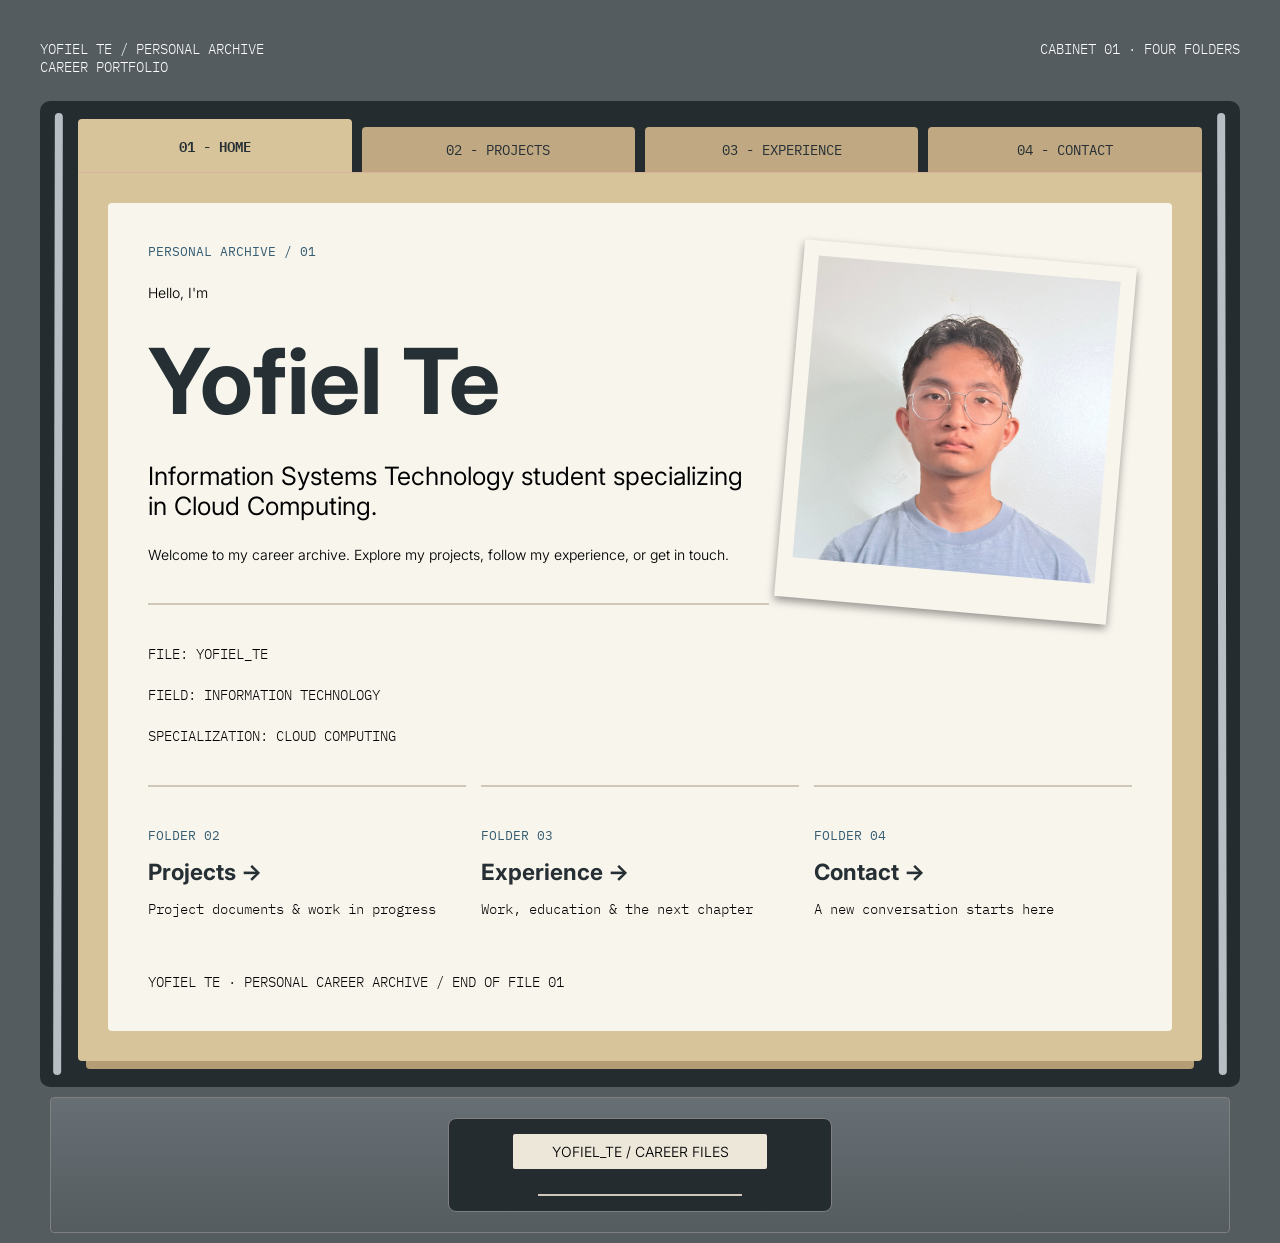
==== index.html @ 4a8c8d87 "Fix formatting of HTML elements for improved readability" ====
<html lang="en">

<head>
  <title>Yofiel Portfolio</title>
  <meta charset="UTF-8" />
  <meta name="viewport" content="width=device-width, initial-scale=1.0" />
  <meta name="description" content="Yofiel Te's career portfolio and personal archive." />
  <link rel="preconnect" href="https://fonts.googleapis.com" />
  <link rel="preconnect" href="https://fonts.gstatic.com" crossorigin />
  <link rel="stylesheet"
    href="https://fonts.googleapis.com/css2?family=IBM+Plex+Mono:ital,wght@0,100;0,200;0,300;0,400;0,500;0,600;0,700;1,100;1,200;1,300;1,400;1,500;1,600;1,700&family=Inter:ital,opsz,wght@0,14..32,100..900;1,14..32,100..900&display=swap" />
  <link rel="stylesheet" href="styles.css" />
  <link rel="apple-touch-icon" sizes="180x180" href="/apple-touch-icon.png">
  <link rel="icon" type="image/png" sizes="32x32" href="/favicon-32x32.png">
  <link rel="icon" type="image/png" sizes="16x16" href="/favicon-16x16.png">
  <link rel="manifest" href="/site.webmanifest">

</head>

<body>

  <main class="cabinet">

    <header class="cabinet-header">
      <div class="left-aligned">
        <p>YOFIEL TE / PERSONAL ARCHIVE</p>
        <p>CAREER PORTFOLIO</p>
      </div>

      <div class="right-aligned">
        <p>CABINET 01 · FOUR FOLDERS</p>
      </div>
    </header>

    <div class="drawer">

      <div class="spacer-left"></div>

      <nav aria-label="Portfolio sections">
        <ul class="folder-tab-group">
          <li><a class="folder-tab home" href="#home">01 - HOME</a></li>
          <li><a class="folder-tab projects" href="#projects">02 - PROJECTS</a></li>
          <li><a class="folder-tab experience" href="#experience">03 - EXPERIENCE</a></li>
          <li><a class="folder-tab contact" href="#contact">04 - CONTACT</a></li>
        </ul>
      </nav>

      <div class="folder-stack">

        <!-- Home section -->
        <section id="home" class="folder folder-home">
          <div class="folder-content">

            <aside>
              <!-- Image below must be right-aligned -->
              <div class="photo">
                <img src="Yofiel - 1x1 Photo.jpeg" alt="Description of image" />
              </div>
            </aside>

            <p class="blue-label">PERSONAL ARCHIVE / 01</p>
            <p>Hello, I'm</p>
            <h1 class="name">Yofiel Te</h1>
            <p class="job-title">Information Systems Technology student specializing in Cloud Computing.</p>
            <p class="archive-details">
              Welcome to my career archive. Explore my projects, follow my
              experience, or get in touch.
            </p>

            <hr />

            <div class="home-details">
              <p>FILE: YOFIEL_TE</p>
              <p>FIELD: INFORMATION TECHNOLOGY</p>
              <p>SPECIALIZATION: CLOUD COMPUTING</p>
            </div>

            <div class="additional-nav">

              <div class="additional-nav-items">
                <hr />
                <p class="blue-label ">FOLDER 02</p>
                <a href="#projects">Projects -></a>
                <p>Project documents & work in progress</p>
              </div>

              <div class="additional-nav-items">
                <hr />
                <p class="blue-label ">FOLDER 03</p>
                <a href="#experience">Experience -></a>
                <p>Work, education & the next chapter</p>
              </div>

              <div class="additional-nav-items">
                <hr />
                <p class="blue-label">FOLDER 04</p>
                <a href="#contact">Contact -></a>
                <p>A new conversation starts here</p>
              </div>

            </div>

            <footer>
              <p>YOFIEL TE · PERSONAL CAREER ARCHIVE / END OF FILE 01</p>
            </footer>

          </div>
          <!-- Close folder-content -->
        </section>



        <!-- Projects section -->
        <section id="projects" class="folder folder-projects">
          <div class="folder-content">
            <p class="blue-label">PERSONAL ARCHIVE / 02</p>
            <h2 class="content-title">Project files.</h2>
            <p class="archive-details">A place for the work I'm building.</p>
            <!--Counts the number of projects-->
            <p id="project-count" class="blue-label" aria-live="polite">00 PROJECTS</p>

            <div class="project-container">
              <article class="project-item">
                <p class="blue-label">PRJ - 001 / 2026</p>
                <img src="imgPlaceholder.jpg" alt="Description of project image" />
                <p class="blue-label">MANAGEMENT SYSTEM</p>
                <h3>Learning Management System</h3>
                <p>Coming soon.</p>
                <a class="viewProjectBtn" href="path/to/project-link.html" target="_blank" rel="noopener">View
                  Project</a>
              </article>

              <!-- Additional project items can go here -->
            </div>

            <footer>
              <p>YOFIEL TE · PERSONAL CAREER ARCHIVE / END OF FILE 02</p>
            </footer>
          </div>
          <!-- Close folder-content -->
        </section>



        <!-- Experience section -->
        <section id="experience" class="folder folder-experience">
          <div class="folder-content">
            <p class="blue-label">PERSONAL ARCHIVE / 03</p>
            <h2 class="content-title">The file history.</h2>
            <p class="archive-details">
              Work, education and space for what comes next. A continuous record, one chapter at a time.
            </p>

            <div class="experience-layout">

              <!-- Left: index card -->
              <aside class="history-index">
                <p class="index-label">HISTORY / INDEX</p>
                <a href="#exp-work">Work experience</a>
                <a href="#exp-education">Education</a>
                <a href="#exp-internship">Future internships</a>
                <a href="#exp-certification">Future certifications</a>
                <p class="index-note">
                  The hospitality entry is supplied sample content. Unconfirmed details remain editable placeholders.
                </p>
              </aside>

              <!-- Right: timeline -->
              <div class="timeline">

                <article class="timeline-item" id="exp-work">
                  <p class="timeline-date">2026 — PRESENT</p>
                  <h3>Guest Service Representative</h3>
                  <p class="timeline-company">Hotel / Hospitality Experience</p>
                  <p class="timeline-text">Sample record · Add a short description of the role.</p>
                  <p class="timeline-text">RESPONSIBILITIES / Add key responsibilities.</p>
                  <p class="timeline-meta"><span>SKILLS / Add skills</span><span>TOOLS / Add tools</span></p>
                </article>

                <article class="timeline-item" id="exp-education">
                  <p class="timeline-date">EDUCATION / AUGUST 2026 - PRESENT</p>
                  <h3>Information Systems Technology</h3>
                  <p class="timeline-company">Seminole State College of Florida</p>
                  <p class="timeline-text">Student specializing in Cloud Computing.</p>
                  <p class="timeline-text">STUDY / Add relevant coursework or learning details.</p>
                  <p class="timeline-meta"><span>SPECIALIZATION / Cloud Computing</span></p>
                </article>

                <article class="timeline-item future" id="exp-internship">
                  <p class="timeline-date">FUTURE RECORD / INTERNSHIP</p>
                  <h3>Internship title</h3>
                  <p class="timeline-company">Organization / Add organization</p>
                  <p class="timeline-text">Reserved for a future internship. Add details when confirmed.</p>
                  <p class="timeline-text">RESPONSIBILITIES / Add responsibilities.</p>
                  <p class="timeline-meta"><span>SKILLS / Add skills</span><span>TOOLS / Add tools</span></p>
                </article>

                <article class="timeline-item future" id="exp-certification">
                  <p class="timeline-date">FUTURE RECORD / CERTIFICATION</p>
                  <h3>Certification title</h3>
                  <p class="timeline-company">Issuer / Add issuing organization</p>
                  <p class="timeline-text">Reserved for a future certification. No credential listed yet.</p>
                  <p class="timeline-text">CREDENTIAL / Add date and credential details.</p>
                  <p class="timeline-meta"><span>TOPICS / Add topics</span><span>LINK / Add credential link</span></p>
                </article>

              </div>
              <!-- Close timeline -->
            </div>
            <!-- Close experience-layout -->

            <footer>
              <p>YOFIEL TE · PERSONAL CAREER ARCHIVE / END OF FILE 03</p>
            </footer>
          </div>
          <!-- Close folder-content -->
        </section>



        <!-- Contact section -->
        <section id="contact" class="folder folder-contact">
          <div class="folder-content">
            <p class="blue-label">PERSONAL ARCHIVE / 04</p>
            <h2 class="content-title">Let's connect.</h2>
            <p class="archive-details">
              Have a question or an opportunity in mind? Start a conversation.
            </p>

            <div class="contact-layout">

              <!-- Left: contact links -->
              <div class="contact-info">
                <p class="contact-heading">GET IN TOUCH</p>

                <div class="contact-item">
                  <p class="contact-label">EMAIL</p>
                  <a class="contact-link" href="mailto:yofiel1te@gmail.com">My email address <span
                      aria-hidden="true">↗</span></a>
                </div>

                <div class="contact-item">
                  <p class="contact-label">LINKEDIN</p>
                  <a class="contact-link" href="https://www.linkedin.com/in/yofielte/" target="_blank" rel="noopener">My
                    LinkedIn URL <span aria-hidden="true">↗</span></a>
                </div>

                <div class="contact-item">
                  <p class="contact-label">GITHUB</p>
                  <a class="contact-link" href="https://github.com/Exaelll" target="_blank" rel="noopener">My GitHub URL
                    <span aria-hidden="true">↗</span></a>
                </div>
              </div>

              <!-- Right: form card -->
              <aside class="contact-form">
                <form id="contact-form" action="">
                  <p class="blue-label">CORRESPONDENCE / NEW MESSAGE</p>

                  <label for="name">Name</label>
                  <input type="text" id="name" name="name" placeholder="Your name" required>

                  <label for="email">Email</label>
                  <input type="email" id="email" name="email" placeholder="Your email address" required>

                  <label for="message">Message</label>
                  <textarea id="message" name="message" rows="4" placeholder="What would you like to talk about?"
                    required></textarea>

                  <button class="form-submit" type="submit">Send email <span aria-hidden="true">↗</span></button>

                </form>
              </aside>

            </div>
            <!-- Close contact-layout -->

            <footer>
              <p>YOFIEL TE · PERSONAL CAREER ARCHIVE / END OF FILE 04</p>
            </footer>

          </div>
          <!-- Close folder-content -->
        </section>

      </div>
      <!-- Close folder-stack -->

      <div class="spacer-right"></div>

    </div>
    <!-- Close drawer -->

    <footer class="drawer-face">
      <div class="drawer-handle">
        <p>YOFIEL_TE / CAREER FILES</p>
        <hr>
      </div>
    </footer>

  </main>
  <!-- Close cabinet -->



  <script src="script.js" defer></script>
</body>

</html>
---- styles.css ----
:root {
    --color-cabinet: #555c60;
    --color-drawer: #252c30;
    --color-paper: #f8f5ed;
    --color-folder: #d8c49b;
    --color-ink: #252f34;
    --color-blue: #365d72;
    --color-border: #cfc8b9;
    --color-muted: #505050;
    --font-body: "Inter", sans-serif;
    --font-mono: "IBM Plex Mono", monospace;
}

* {
    margin: 0;
    padding: 0;
    box-sizing: border-box;
    font-family: var(--font-body);
    font-size: 14px;
}

html {
    scroll-behavior: smooth;
    background-color: var(--color-drawer);
}

p,
h1,
h2,
h3 {
    margin-bottom: 25px;
    font-weight: 325;
}

.cabinet {
    display: flex;
    flex-direction: column;
    background-color: var(--color-cabinet);
    padding: 40px;
    padding-bottom: 0;
}

.drawer {
    position: relative;
    /* spacers anchor to the drawer */
    display: flex;
    flex-direction: column;
    background-color: var(--color-drawer);
    border-radius: 10px;
    padding: 2vh 3vw;
    /* a little more side room for the spacers */
}

hr {
    border: 1px solid var(--color-border);
    margin: 40px 0;
}

.blue-label {
    font-size: 0.9em;
    font-weight: 400;
    color: var(--color-blue);
    font-family: var(--font-mono);
}

.cabinet header {
    display: flex;
    justify-content: space-between;
    color: #ffffff;
}

.right-aligned p {
    margin-left: auto;
    text-align: right;
    margin: 0;
    font-family: var(--font-mono);
}

.left-aligned p {
    text-align: left;
    font-family: var(--font-mono);
}

.left-aligned p:first-child {
    margin: 0;
}

.spacer-left,
.spacer-right {
    position: absolute;
    top: 12px;
    bottom: 12px;
    width: 8px;
    background-color: #b8bfc4;
    /* light gray like your screenshot */
    border-radius: 5px;
}

.spacer-left {
    left: 14px;
    rotate: .1deg;
    /* top leans in, bottom flares out */
}

.spacer-right {
    right: 14px;
    rotate: -.1deg;
}

.folder-tab-group {
    display: flex;
    gap: 10px;
    list-style: none;
    width: 100%;
    border-bottom: 1px solid #d8b39b;
}

.folder-tab-group li {
    flex: 1 1 0;
    /* equal widths, allowed to shrink */
    min-width: 0;
    /* lets the li shrink below its content width */
}

.folder-tab {
    display: flex;
    align-items: center;
    justify-content: center;
    width: 100%;
    /* fill the li instead of using vw */
    min-height: 5vh;
    padding: 0 8px;
    text-align: center;
    text-decoration: none;
    background-color: var(--color-folder);
    color: var(--color-ink);
    border-radius: 4px 4px 0 0;
    font-family: var(--font-mono);
    font-size: clamp(10px, 1.2vw, 14px);
    /* optional: shrink text with the window */
}

.folder {
    background-color: var(--color-folder);
    position: relative;
    padding: 30px;
    border-bottom-left-radius: 4px;
    border-bottom-right-radius: 4px;
}

.folder-content {
    background-color: var(--color-paper);
    padding: 40px;
    border-radius: 4px;
}

.content-title {
    font-size: 3em;
    font-weight: bold;
    margin-bottom: 20px;
}



/* Home Folder */
.folder-home {

    .name {
        font-size: 6.5em;
        color: var(--color-ink);
        font-weight: bold;
    }

    .job-title {
        font-size: 1.8em;
        font-weight: 380;
    }

    .photo {
        display: flex;
        float: right;

        height: auto;
        max-height: 28vw;
        width: auto;
        max-width: 26vw;
        background-color: #f8f5ed;
        padding: 15px 15px 45px 15px;
        rotate: 5deg;
        margin: 10px 10px 40px 20px;
        box-shadow: 0 4px 8px rgba(0, 0, 0, 0.4);
        transition: box-shadow 0.3s ease, transform 0.3s ease;
    }
    .photo:hover {
        transform: scale(1.02);
        box-shadow: 0 8px 16px rgba(0, 0, 0, 0.6);
    }

    .photo img {
        width: 100%;
        height: 100%;
    }

    .exploreProjectsBtn:hover {
        padding: 22px 22px;
        background-color: #2c4a5a;
    }

    .home-details p {
        margin: 23px 0;
        font-family: var(--font-mono);
    }

    .additional-nav {
        display: flex;
        justify-content: space-between;
        margin-bottom: 40px;
        gap: 15px;
    }

    .additional-nav-items hr {
        margin-top: 17px;
        margin-bottom: 40px;
    }

    .additional-nav-items {
        display: flex;
        flex-direction: column;
        flex: 1;
        min-width: 0;
    }

    .additional-nav-items a {
        text-decoration: none;
        color: var(--color-ink);
        font-size: 1.6em;
        margin: 0;
        margin-bottom: 15px;
        font-weight: bold;
        transition: transform 0.3s ease;
    }
    .additional-nav-items a:hover {
        transform: translateX(5px);
    }

    .additional-nav-items p {
        margin: 0;
        margin-bottom: 15px;
        font-family: var(--font-mono);
    }

}

/* Projects Folder */
.folder-projects {

    .project-container {
        display: flex;
        flex-wrap: wrap;
        gap: 20px;
        margin-bottom: 40px;
    }

    .project-item h3 {
        font-family: var(--font-body);
        font-size: 1.5em;
        color: var(--color-ink);
        margin-bottom: 15px;
    }

    .project-item {
        background-color: var(--color-paper);
        padding: 20px;
        min-width: 24vw;
        max-width: 100vw;
        border-radius: 3px;
        border: 1px solid lightgray;
        box-shadow: 0 4px 8px rgba(0, 0, 0, 0.2);
        flex: 1 1 calc(33% - 20px);
        transition: transform 0.3s ease, box-shadow 0.3s ease, background-color 0.3s ease;
    }
    .project-item:hover {
        background-color: #f7f6f3;
        transform: translateY(-5px);
        box-shadow: 0 8px 16px rgba(0, 0, 0, 0.3);
    }

    .project-item img {
        object-fit: cover;
        width: 100%;
        height: 23vh;
        border-radius: 3px;
        margin-bottom: 25px;
    }

    .viewProjectBtn {
        display: flex;
        justify-content: center;
        align-items: center;
        width: 100%;
        height: 4vh;
        border: 1px solid lightgray;
        background-color: var(--color-paper);
        color: var(--color-blue);
        text-decoration: none;
        border-radius: 4px;
        transition: font-size 0.3s ease, background-color 0.3s ease;
    }

    .viewProjectBtn:hover {
        background-color: #eceae2;
        font-size: 1.1em;
    }

}

/* Experience Folder */
.folder-experience {

    /* ---------- Layout ---------- */
    .experience-layout {
        display: grid;
        grid-template-columns: 280px 1fr;
        gap: 60px;
        align-items: start;
        margin: 50px 0 40px;
    }

    /* ---------- Index card ---------- */
    .history-index {
        background-color: #ede7da;
        padding: 24px;
        position: sticky;
        /* stays in view while you scroll the timeline */
        top: 20px;
    }

    .index-label {
        color: var(--color-blue);
        font-size: 0.85em;
        margin-bottom: 20px;
    }

    .history-index a {
        display: block;
        font-family: var(--font-body);
        font-size: 1.15em;
        color: var(--color-ink);
        text-decoration: none;
        margin-bottom: 12px;
    }

    .history-index a:hover {
        color: var(--color-blue);
    }

    .index-note {
        font-family: var(--font-body);
        font-size: 0.9em;
        line-height: 1.6;
        color: #505050;
        margin: 24px 0 0;
    }

    /* ---------- Timeline ---------- */
    .timeline {
        position: relative;
        padding-left: 32px;
        /* room for the line and dots */
    }

    /* vertical line */
    .timeline::before {
        content: "";
        position: absolute;
        left: 6px;
        /* centered under a 14px dot */
        top: 0;
        bottom: 0;
        width: 1px;
        background-color: #cfc8b9;
    }

    .timeline-item {
        position: relative;
        padding-bottom: 36px;
        font-size: 1em;
        transition: font-size 0.3s ease;
    }

    /* dot */
    .timeline-item::before {
        content: "";
        position: absolute;
        left: -32px;
        /* cancels the timeline's padding-left */
        top: 0;
        width: 14px;
        height: 14px;
        border-radius: 50%;
        background-color: var(--color-blue);
        border: 2px solid var(--color-blue);
        z-index: 1;
    }

    /* hollow dot for future records */
    .timeline-item.future::before {
        background-color: #f8f5ed;
        /* must match the .folder-content background */
    }

    /* ---------- Timeline text ---------- */
    .timeline-item p {
        margin-bottom: 12px;
    }

    .timeline-date {
        color: var(--color-blue);
        font-size: 0.85em;
        line-height: 14px;
        /* lines up with the dot */
    }

    .timeline-item h3 {
        font-family: var(--font-body);
        font-size: 2em;
        font-weight: 600;
        color: var(--color-ink);
        margin-bottom: 14px;
    }

    .timeline-company {
        font-family: var(--font-body);
        font-size: 1.1em;
        font-weight: 500;
        color: #505050;
    }

    .timeline-text {
        font-family: var(--font-body);
        font-size: 1.05em;
        color: #505050;
    }

    .timeline-meta {
        font-size: 0.85em;
        color: #505050;
        margin-bottom: 0;
    }

    /* dot separator between meta items */
    .timeline-meta span+span::before {
        content: "·";
        margin: 0 20px;
    }

    /* ---------- Mobile ---------- */
    @media (max-width: 900px) {
        .experience-layout {
            grid-template-columns: 1fr;
            gap: 40px;
        }

        .history-index {
            position: static;
        }
    }

}

/* Contact Folder */
.folder-contact {

    /* ---------- Layout ---------- */
    .contact-layout {
        display: grid;
        grid-template-columns: 1fr 1fr;
        gap: 56px;
        align-items: start;
        margin: 40px 0;
    }

    /* ---------- Left column ---------- */
    .contact-heading {
        font-family: var(--font-mono);
        font-size: 0.85em;
        color: #505050;
        margin-bottom: 20px;
    }

    .contact-item {
        border-top: 1px solid #cfc8b9;
        padding-top: 16px;
        padding-bottom: 100px;
    }

    .contact-label {
        font-family: var(--font-mono);
        font-size: 0.8em;
        color: #505050;
        margin-bottom: 6px;
    }

    .contact-link {
        color: var(--color-blue);
        text-decoration: underline;
        text-underline-offset: 4px;
        text-decoration-thickness: 1px;
        font-size: 1.05em;
        transition: color 0.3s ease;
    }

    .contact-link:hover {
        color: #2c4a5a;
    }

    /* ---------- Form card ---------- */
    .contact-form {
        background-color: var(--color-paper);
        border: 1px solid #cfc8b9;
        padding: 24px;
    }

    .contact-form .blue-label {
        font-size: 0.8em;
        margin-bottom: 20px;
    }

    .contact-form label {
        display: block;
        font-weight: 500;
        color: var(--color-ink);
        margin: 18px 0 8px;
    }

    input,
    textarea {
        display: block;
        width: 100%;
        padding: 0 14px;
        background-color: var(--color-paper);
        border: 1px solid #cfc8b9;
        border-radius: 4px;
        color: var(--color-ink);
    }

    input {
        height: 46px;
    }

    textarea {
        height: 125px;
        padding-top: 14px;
        resize: vertical;
    }

    input::placeholder,
    textarea::placeholder {
        color: #6b6b6b;
    }

    input:focus,
    textarea:focus {
        outline: none;
        border-color: var(--color-blue);
    }

    .form-submit {
        margin-top: 20px;
        height: 43px;
        padding: 0 22px;
        background-color: var(--color-blue);
        color: #ffffff;
        border: none;
        border-radius: 4px;
        cursor: pointer;
        font-family: var(--font-mono);
        font-size: 0.85em;
        transition: background-color 0.3s ease, transform 0.3s ease;
    }

    .form-submit:hover {
        background-color: #2c4a5a;
        transform: scale(1.02);
    }

    /* ---------- Mobile ---------- */
    @media (max-width: 900px) {
        .contact-layout {
            grid-template-columns: 1fr;
            gap: 40px;
        }

        .contact-item {
            padding-bottom: 40px;
        }
    }
}

/* ---------- Folder and drawer footers ---------- */
.folder-content > footer p {
    font-family: var(--font-mono);
    margin: 0;
}

.folder-content > footer {
    margin-top: 40px;
}

.drawer-face {
    display: flex;
    justify-content: center;
    align-items: center;
    background: linear-gradient(to bottom, #676f74, #555c60);
    padding: 20px;
    margin: 10px;
    text-align: center;
    border-radius: 4px;
    border: 1px solid gray;
}

.drawer-handle {
    display: flex;
    justify-content: center;
    align-items: center;
    flex-direction: column;
    background-color: #252c30;
    width: 30vw;
    padding: 15px;
    border-radius: 8px;
    border: 1px solid gray;
    text-align: center;
    cursor: pointer;
}

.drawer-handle hr {
    margin: 0px;
    width: 16vw;
}

.drawer-handle p {
    background-color: #ede7da;
    padding: 1vh 3vw;
    border-radius: 2px;
}

/* ---------- Folder animation and interaction states ---------- */

    /* Selected tab */
    .folder-tab-group {
        align-items: flex-end;
    }

    .folder-tab {
        background-color: #bfa882;
        transition: background-color 0.42s cubic-bezier(0.22, 1, 0.36, 1),
            min-height 0.42s cubic-bezier(0.22, 1, 0.36, 1);
    }

    .folder-tab:hover {
        background-color: #cdb78e;
    }

    .folder-tab[aria-current="true"] {
        background-color: #d8c49b;
        min-height: calc(5vh + 8px);
        font-weight: 600;
    }

    .folder-tab:focus-visible {
        outline: 2px solid #365d72;
        outline-offset: 2px;
    }

    /* Folder stack */
    .js .folder-stack {
        position: relative;
        overflow: clip;
        /* clips the fold; doesn't break sticky like overflow:hidden would */
    }

    /* slim paper edge left beneath the active folder */
    .js .folder-stack::after {
        content: "";
        display: block;
        height: 8px;
        margin: 0 8px;
        background-color: #b49d75;
        border-radius: 0 0 4px 4px;
    }

    .js .folder {
        position: absolute;
        top: 0;
        left: 0;
        right: 0;
        visibility: hidden;
        pointer-events: none;
        transform-origin: 50% 0;
        /* pivot at the upper/back edge */
    }

    /* the folder being read, and the one being revealed, stay in flow */
    .js .folder.is-active,
    .js .folder.is-incoming {
        position: relative;
        visibility: visible;
        pointer-events: auto;
    }

    /* the folder folding away stays visible until the animation ends */
    .js .folder.is-outgoing {
        visibility: visible;
    }

    .js .folder.is-front {
        z-index: 3;
    }

    .js .folder.is-back {
        z-index: 2;
    }

    .folder:focus {
        outline: none;
    }

    /* Active experience emphasis */
    .folder-experience .history-index a {
        position: relative;
        transition: color 0.3s ease;
    }

    .folder-experience .history-index a.is-current {
        font-weight: 600;
        color: var(--color-blue);
    }

    .folder-experience .history-index a.is-current::before {
        content: "";
        position: absolute;
        left: -14px;
        top: 0.45em;
        width: 7px;
        height: 7px;
        border-radius: 50%;
        background-color: var(--color-blue);
    }

    .folder-experience .timeline-item::before {
        transition: box-shadow 0.3s ease;
    }

    .folder-experience .timeline-item.is-current {
        font-size: 1.06em;
    }

    .folder-experience .timeline-item.is-current::before {
        box-shadow: 0 0 0 4px rgba(54, 93, 114, 0.2);
    }

    /* ---------- Reduced motion ---------- */
    @media (prefers-reduced-motion: reduce) {
        html {
            scroll-behavior: auto;
        }

        .folder-tab {
            transition: none;
        }
    }
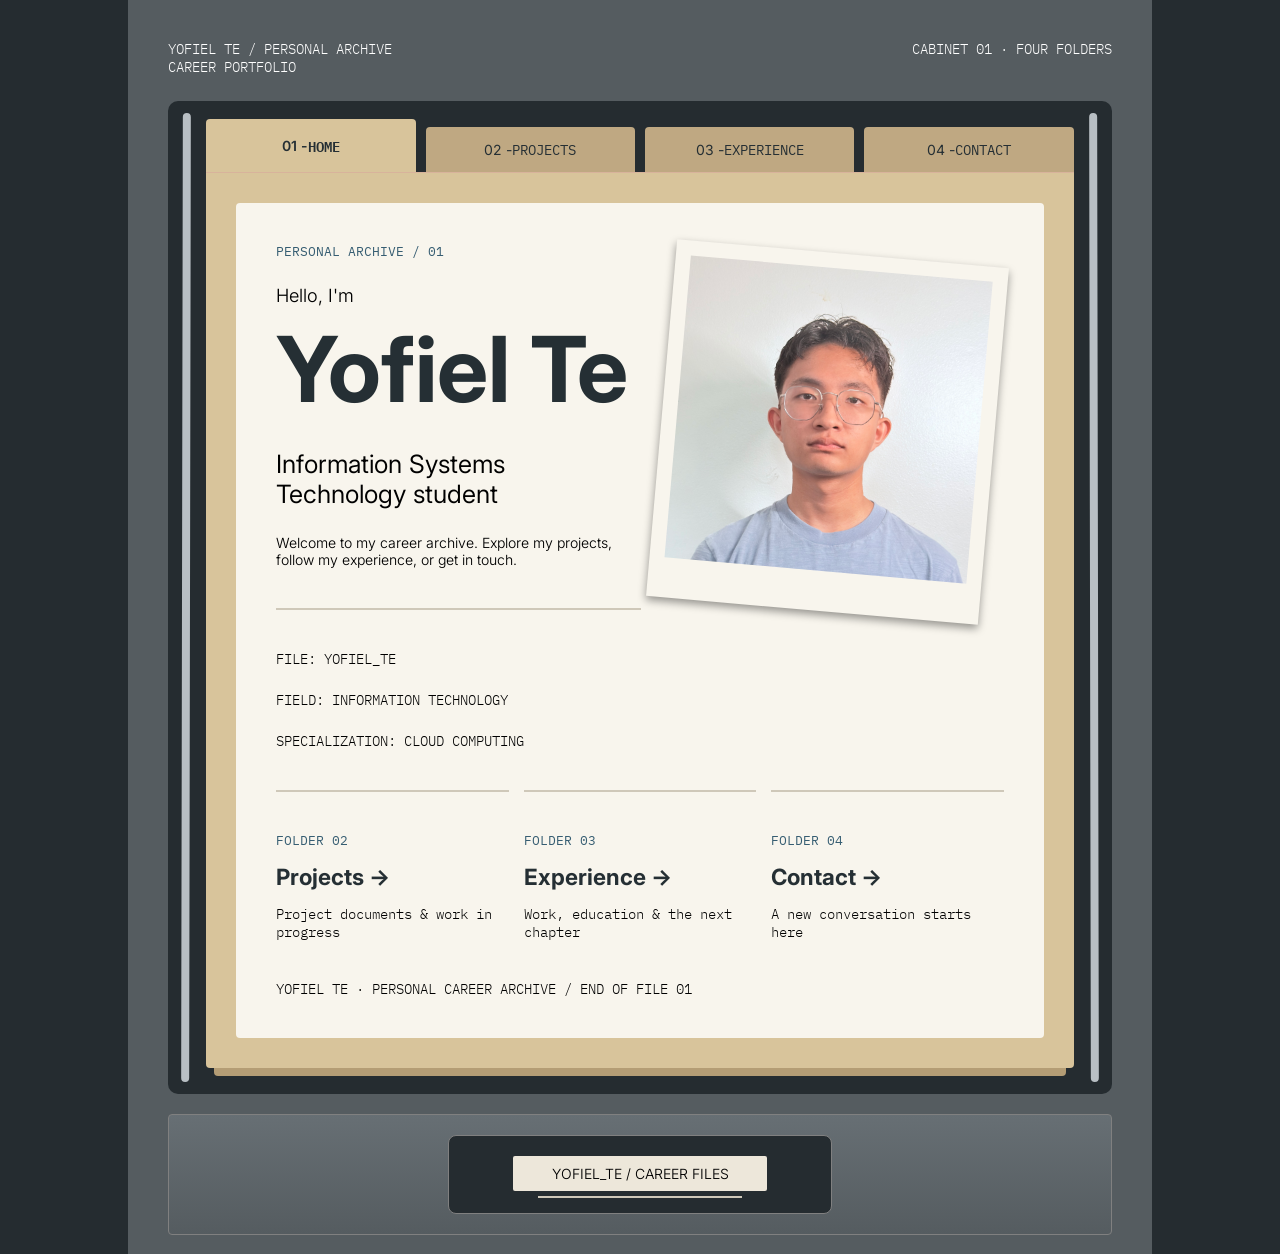
==== commit 740cb138: "Enhance navigation and layout for improved mobile responsiveness and readability" ====
--- a/index.html
+++ b/index.html
@@ -10,10 +10,10 @@
   <link rel="stylesheet"
     href="https://fonts.googleapis.com/css2?family=IBM+Plex+Mono:ital,wght@0,100;0,200;0,300;0,400;0,500;0,600;0,700;1,100;1,200;1,300;1,400;1,500;1,600;1,700&family=Inter:ital,opsz,wght@0,14..32,100..900;1,14..32,100..900&display=swap" />
   <link rel="stylesheet" href="styles.css" />
-  <link rel="apple-touch-icon" sizes="180x180" href="/apple-touch-icon.png">
-  <link rel="icon" type="image/png" sizes="32x32" href="/favicon-32x32.png">
-  <link rel="icon" type="image/png" sizes="16x16" href="/favicon-16x16.png">
-  <link rel="manifest" href="/site.webmanifest">
+  <link rel="apple-touch-icon" sizes="180x180" href="apple-touch-icon.png">
+  <link rel="icon" type="image/png" sizes="32x32" href="favicon-32x32.png">
+  <link rel="icon" type="image/png" sizes="16x16" href="favicon-16x16.png">
+  <link rel="manifest" href="site.webmanifest">
 
 </head>
 
@@ -38,10 +38,11 @@
 
       <nav aria-label="Portfolio sections">
         <ul class="folder-tab-group">
-          <li><a class="folder-tab home" href="#home">01 - HOME</a></li>
-          <li><a class="folder-tab projects" href="#projects">02 - PROJECTS</a></li>
-          <li><a class="folder-tab experience" href="#experience">03 - EXPERIENCE</a></li>
-          <li><a class="folder-tab contact" href="#contact">04 - CONTACT</a></li>
+          <li><a class="folder-tab home" href="#home"><span class="tab-number">01 - </span>HOME</a></li>
+          <li><a class="folder-tab projects" href="#projects"><span class="tab-number">02 - </span>PROJECTS</a></li>
+          <li><a class="folder-tab experience" href="#experience"><span class="tab-number">03 - </span>EXPERIENCE</a>
+          </li>
+          <li><a class="folder-tab contact" href="#contact"><span class="tab-number">04 - </span>CONTACT</a></li>
         </ul>
       </nav>
 
@@ -59,9 +60,9 @@
             </aside>
 
             <p class="blue-label">PERSONAL ARCHIVE / 01</p>
-            <p>Hello, I'm</p>
+            <p class="greeting">Hello, I'm</p>
             <h1 class="name">Yofiel Te</h1>
-            <p class="job-title">Information Systems Technology student specializing in Cloud Computing.</p>
+            <p class="job-title">Information Systems Technology student</p>
             <p class="archive-details">
               Welcome to my career archive. Explore my projects, follow my
               experience, or get in touch.
@@ -74,6 +75,8 @@
               <p>FIELD: INFORMATION TECHNOLOGY</p>
               <p>SPECIALIZATION: CLOUD COMPUTING</p>
             </div>
+
+            <hr class="mobile-hr" />
 
             <div class="additional-nav">
 
@@ -186,7 +189,8 @@
                   <p class="timeline-meta"><span>SPECIALIZATION / Cloud Computing</span></p>
                 </article>
 
-                <article class="timeline-item future" id="exp-internship">
+                
+                <!-- <article class="timeline-item future" id="exp-internship">
                   <p class="timeline-date">FUTURE RECORD / INTERNSHIP</p>
                   <h3>Internship title</h3>
                   <p class="timeline-company">Organization / Add organization</p>
@@ -202,7 +206,7 @@
                   <p class="timeline-text">Reserved for a future certification. No credential listed yet.</p>
                   <p class="timeline-text">CREDENTIAL / Add date and credential details.</p>
                   <p class="timeline-meta"><span>TOPICS / Add topics</span><span>LINK / Add credential link</span></p>
-                </article>
+                </article> -->
 
               </div>
               <!-- Close timeline -->
--- a/styles.css
+++ b/styles.css
@@ -32,12 +32,20 @@
     font-weight: 325;
 }
 
+body {
+    min-height: 100vh;
+}
+
 .cabinet {
     display: flex;
     flex-direction: column;
     background-color: var(--color-cabinet);
     padding: 40px;
-    padding-bottom: 0;
+    padding-bottom: 1vh;
+    min-height: 100vh;
+    height: auto;
+    width: 80vw;
+    margin: 0 auto;
 }
 
 .drawer {
@@ -52,8 +60,12 @@
 }
 
 hr {
-    border: 1px solid var(--color-border);
+    border: .5px solid var(--color-border);
     margin: 40px 0;
+}
+.mobile-hr {
+    visibility: hidden;
+    position: absolute;
 }
 
 .blue-label {
@@ -165,6 +177,11 @@
 /* Home Folder */
 .folder-home {
 
+    .greeting {
+        font-size: 1.3rem;
+        margin-bottom: 8px;
+    }
+
     .name {
         font-size: 6.5em;
         color: var(--color-ink);
@@ -214,7 +231,7 @@
     .additional-nav {
         display: flex;
         justify-content: space-between;
-        margin-bottom: 40px;
+        margin-bottom: 24px;
         gap: 15px;
     }
 
@@ -258,7 +275,7 @@
         display: flex;
         flex-wrap: wrap;
         gap: 20px;
-        margin-bottom: 40px;
+        margin-bottom: 24px;
     }
 
     .project-item h3 {
@@ -323,7 +340,7 @@
         grid-template-columns: 280px 1fr;
         gap: 60px;
         align-items: start;
-        margin: 50px 0 40px;
+        margin: 50px 0 24px;
     }
 
     /* ---------- Index card ---------- */
@@ -477,7 +494,7 @@
         grid-template-columns: 1fr 1fr;
         gap: 56px;
         align-items: start;
-        margin: 40px 0;
+        margin: 40px 0 24px;
     }
 
     /* ---------- Left column ---------- */
@@ -604,7 +621,7 @@
 }
 
 .folder-content > footer {
-    margin-top: 40px;
+    margin-top: 24px;
 }
 
 .drawer-face {
@@ -613,7 +630,8 @@
     align-items: center;
     background: linear-gradient(to bottom, #676f74, #555c60);
     padding: 20px;
-    margin: 10px;
+    margin-top: 20px;
+    margin-bottom: 10px;
     text-align: center;
     border-radius: 4px;
     border: 1px solid gray;
@@ -630,7 +648,6 @@
     border-radius: 8px;
     border: 1px solid gray;
     text-align: center;
-    cursor: pointer;
 }
 
 .drawer-handle hr {
@@ -642,6 +659,7 @@
     background-color: #ede7da;
     padding: 1vh 3vw;
     border-radius: 2px;
+    margin: 5px 0;
 }
 
 /* ---------- Folder animation and interaction states ---------- */
@@ -768,4 +786,259 @@
         .folder-tab {
             transition: none;
         }
-    }+    }
+
+/* ---------- Mobile layout ---------- */
+@media (max-width: 900px) {
+    .cabinet {
+        width: 100vw;
+        padding: 20px 12px 12px;
+        padding-bottom: 0;
+    }
+
+    .cabinet-header {
+        align-items: flex-start;
+        gap: 16px;
+        margin: 0 4px 4px;
+    }
+
+    .cabinet-header p {
+        font-size: 0.68rem;
+        line-height: 1.35;
+        margin-bottom: 4px;
+    }
+
+    .right-aligned {
+        flex-shrink: 0;
+    }
+
+    .drawer {
+        padding: 12px;
+        border-radius: 7px;
+    }
+
+    .spacer-left,
+    .spacer-right {
+        visibility: hidden;
+    }
+
+    .folder-tab-group {
+        gap: 3px;
+    }
+
+    .folder-tab {
+        min-height: 37px;
+        padding: 4px 2px;
+        font-size: clamp(8px, 2.2vw, 11px);
+        line-height: 1.15;
+    }
+
+    .tab-number {
+        display: none;
+    }
+
+    .folder-tab[aria-current="true"] {
+        min-height: 40px;
+    }
+
+    .folder {
+        padding: 12px;
+    }
+
+    .folder-content {
+        padding: 24px 18px;
+    }
+
+    hr {
+        margin-top: 0;
+        margin-bottom: 0;
+    }
+    .mobile-hr {
+        margin-top: 25px;
+        visibility: visible;
+        position: relative;
+    }
+
+    .folder .folder-content .additional-nav-items {
+        visibility: hidden;
+        position: absolute;
+    }
+
+    .blue-label {
+        font-size: clamp(0.7rem, 2vw, 1rem);
+        margin-top: 0;
+        margin-bottom: 8px;
+        font-weight: 300;
+    }
+
+    .content-title {
+        font-size: clamp(2rem, 9vw, 3em);
+        line-height: 1.05;
+    }
+
+    .folder-home .photo {
+        float: right;
+        width: min(32vw, 180px);
+        max-width: none;
+        max-height: none;
+        padding:0;
+        margin: 0 0 5px 10px;
+        rotate: 0deg;
+    }
+
+    .folder-home .greeting {
+        font-size: clamp(0.8rem, 4vw, 1.2rem);
+        margin-bottom: 12px;
+    }
+
+    .folder-home .name {
+        font-size: clamp(1rem, 9vw, 3rem);
+        line-height: 0.95;
+        overflow-wrap: anywhere;
+        margin-bottom: 12px;
+    }
+
+    .folder-home .job-title {
+        font-size: 1em;
+        margin-bottom: 13px;
+        width: 40vw;
+    }
+
+    .home-details p {
+        font-size: 0.82em;
+        overflow-wrap: anywhere;
+    }
+
+    .additional-nav {
+        flex-direction: column;
+        gap: 24px;
+        margin-bottom: 16px;
+    }
+
+    .additional-nav-items hr {
+        margin: 0 0 20px;
+    }
+
+    .additional-nav-items a {
+        font-size: 1.35em;
+    }
+
+    .project-container {
+        gap: 16px;
+        margin-bottom: 16px;
+    }
+
+    .folder-projects .project-item {
+        min-width: 0;
+        flex-basis: 100%;
+        padding: 16px;
+    }
+
+    .folder-projects .project-item img {
+        height: auto;
+        aspect-ratio: 16 / 10;
+    }
+
+    .folder-experience .experience-layout {
+        gap: 28px;
+        margin: 32px 0 16px;
+    }
+
+    .folder-experience .history-index {
+        padding: 18px;
+    }
+
+    .folder-experience .timeline {
+        padding-left: 26px;
+    }
+
+    .folder-experience .timeline-item::before {
+        left: -26px;
+    }
+
+    .folder-experience .timeline-item h3 {
+        font-size: 1.55em;
+        line-height: 1.15;
+    }
+
+    .folder-experience .timeline-meta {
+        display: flex;
+        flex-wrap: wrap;
+        gap: 8px 14px;
+    }
+
+    .folder-experience .timeline-meta span + span::before {
+        content: none;
+    }
+
+    .folder-contact .contact-layout {
+        grid-template-columns: 1fr;
+        gap: 13px;
+        margin: 32px 0 16px;
+    }
+
+    .folder-contact .contact-item {
+        padding-bottom: 28px;
+    }
+
+    .contact-form {
+        padding: 18px;
+    }
+
+    .form-submit {
+        width: 100%;
+        min-height: 46px;
+    }
+
+    .drawer-face {
+        margin: 8px;
+        padding: 14px;
+    }
+
+    .drawer-handle {
+        width: 100%;
+        padding: 12px;
+    }
+
+    .drawer-handle hr {
+        width: 70%;
+    }
+
+    .drawer-handle p {
+        padding: 8px 12px;
+        font-size: 0.8em;
+    }
+
+    .folder-content > footer p {
+        font-size: 0.61em;
+        line-height: 1.4;
+        overflow-wrap: anywhere;
+        margin: 0;
+    }
+
+    .folder-content > footer {
+        margin-top: 12px;
+    }
+}
+
+@media (max-width: 480px) {
+    .cabinet {
+        padding-top: 14px;
+    }
+
+    .cabinet-header {
+        gap: 8px;
+    }
+
+    .cabinet-header p {
+        font-size: 0.58rem;
+    }
+
+    .folder-content {
+        padding: 20px 14px;
+    }
+
+    .blue-label {
+        font-size: 0.78em;
+    }
+}
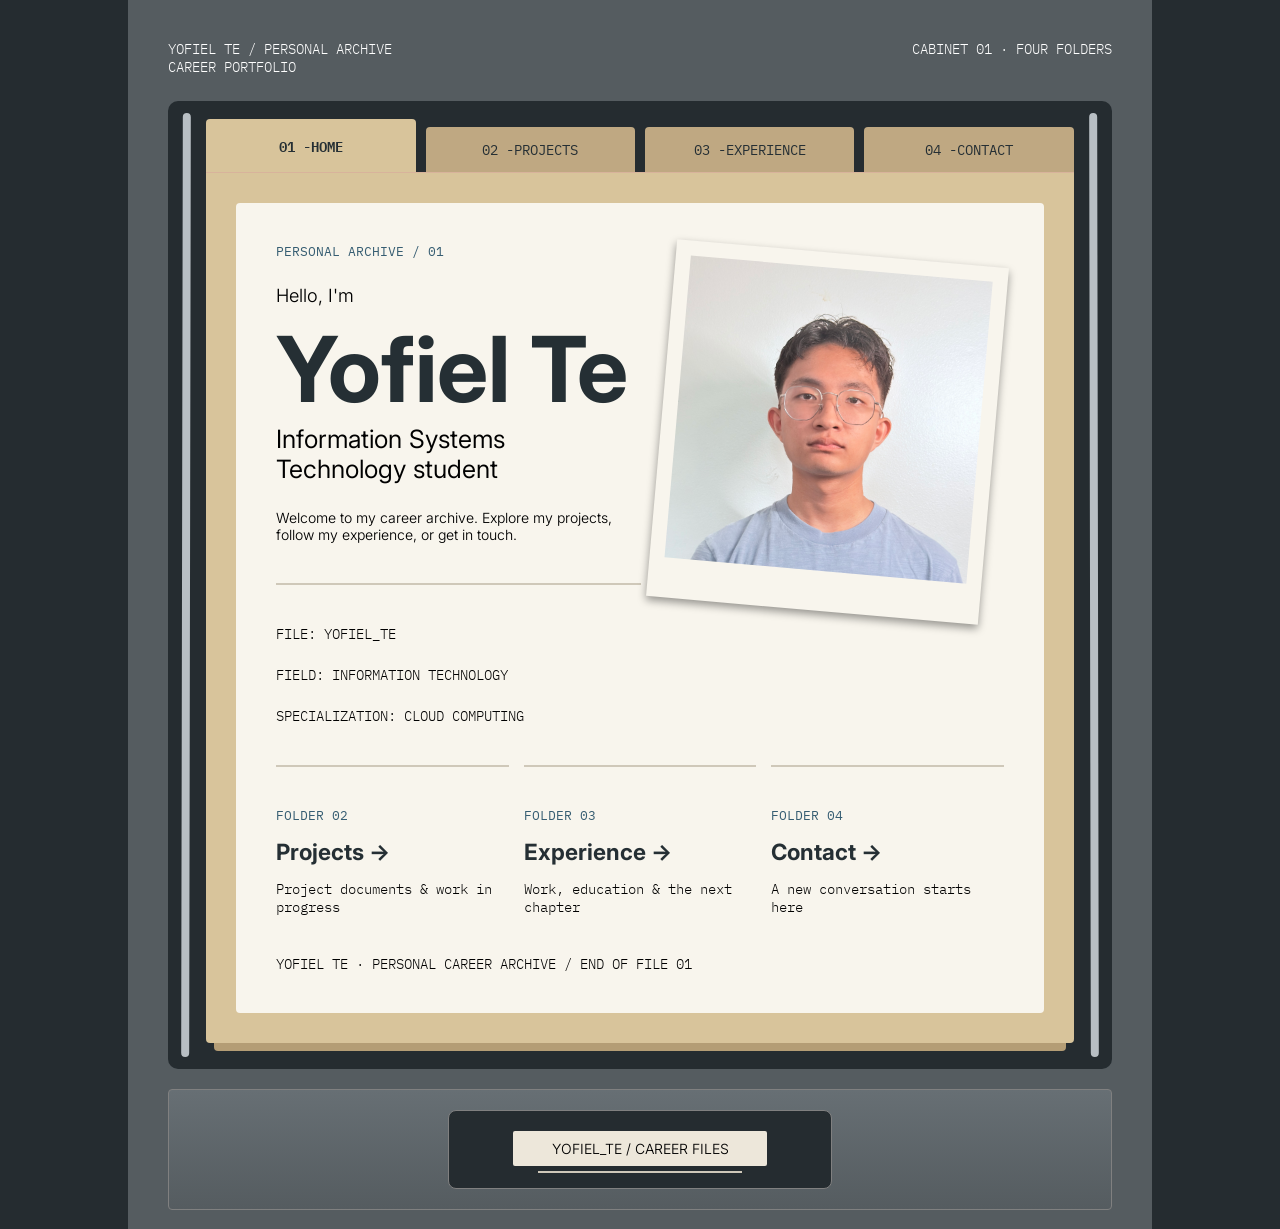
==== commit ce36d9d6: "Update experience section and enhance project button hover effects for improved user interaction" ====
--- a/index.html
+++ b/index.html
@@ -174,22 +174,32 @@
                 <article class="timeline-item" id="exp-work">
                   <p class="timeline-date">2026 — PRESENT</p>
                   <h3>Guest Service Representative</h3>
-                  <p class="timeline-company">Hotel / Hospitality Experience</p>
-                  <p class="timeline-text">Sample record · Add a short description of the role.</p>
-                  <p class="timeline-text">RESPONSIBILITIES / Add key responsibilities.</p>
-                  <p class="timeline-meta"><span>SKILLS / Add skills</span><span>TOOLS / Add tools</span></p>
+                  <p class="timeline-company">Extended Stay America</p>
+                  <p class="timeline-text">•	Resolved guest concerns by identifying issues, coordinating with multiple departments, and following up to ensure timely resolution.</p>
+                  <p class="timeline-text">•	Communicated effectively with guests and colleagues from diverse cultural and professional backgrounds to provide excellent customer service.</p>
+                  <!-- <p class="timeline-meta"><span>SKILLS / Add skills</span><span>TOOLS / Add tools</span></p> -->
                 </article>
 
                 <article class="timeline-item" id="exp-education">
                   <p class="timeline-date">EDUCATION / AUGUST 2026 - PRESENT</p>
-                  <h3>Information Systems Technology</h3>
+                  <h3>Information Systems Technology Student</h3>
                   <p class="timeline-company">Seminole State College of Florida</p>
                   <p class="timeline-text">Student specializing in Cloud Computing.</p>
-                  <p class="timeline-text">STUDY / Add relevant coursework or learning details.</p>
-                  <p class="timeline-meta"><span>SPECIALIZATION / Cloud Computing</span></p>
+                  <!-- <p class="timeline-text">STUDY / Add relevant coursework or learning details.</p> -->
+                  <!-- <p class="timeline-meta"><span>SPECIALIZATION / Cloud Computing</span></p> -->
                 </article>
 
-                
+                <article class="timeline-item past" id="exp-internship">
+                  <p class="timeline-date">March 2024</p>
+                  <h3>Information Technology Intern</h3>
+                  <p class="timeline-company">Global Knowledge College, Philippines</p>
+                  <p class="timeline-text">• Collaborated to create a website using Wix that promoted my previous school
+                    and showcased classmates' resumes.</p>
+                  <p class="timeline-text">• Evaluated the company's website to identify usability strengths and areas for improvement in collaboration with colleagues.</p>
+                  <!-- <p class="timeline-meta"><span>SKILLS / Add skills</span><span>TOOLS / Add tools</span></p> -->
+                </article>
+
+
                 <!-- <article class="timeline-item future" id="exp-internship">
                   <p class="timeline-date">FUTURE RECORD / INTERNSHIP</p>
                   <h3>Internship title</h3>
--- a/styles.css
+++ b/styles.css
@@ -132,6 +132,10 @@
     /* equal widths, allowed to shrink */
     min-width: 0;
     /* lets the li shrink below its content width */
+}
+
+.tab-number {
+    font-family: var(--font-mono);
 }
 
 .folder-tab {
@@ -186,6 +190,7 @@
         font-size: 6.5em;
         color: var(--color-ink);
         font-weight: bold;
+        margin: 0;
     }
 
     .job-title {
@@ -324,8 +329,12 @@
         transition: font-size 0.3s ease, background-color 0.3s ease;
     }
 
-    .viewProjectBtn:hover {
-        background-color: #eceae2;
+    .project-item:hover .viewProjectBtn {
+        background-color: #f7f6f3;
+    }
+
+    .project-item:hover .viewProjectBtn:hover {
+        background-color: #ebeae8;
         font-size: 1.1em;
     }
 
@@ -991,12 +1000,12 @@
     }
 
     .drawer-face {
-        margin: 8px;
+        margin: 8px 0;
         padding: 14px;
     }
 
     .drawer-handle {
-        width: 100%;
+        width: 40vw;
         padding: 12px;
     }
 
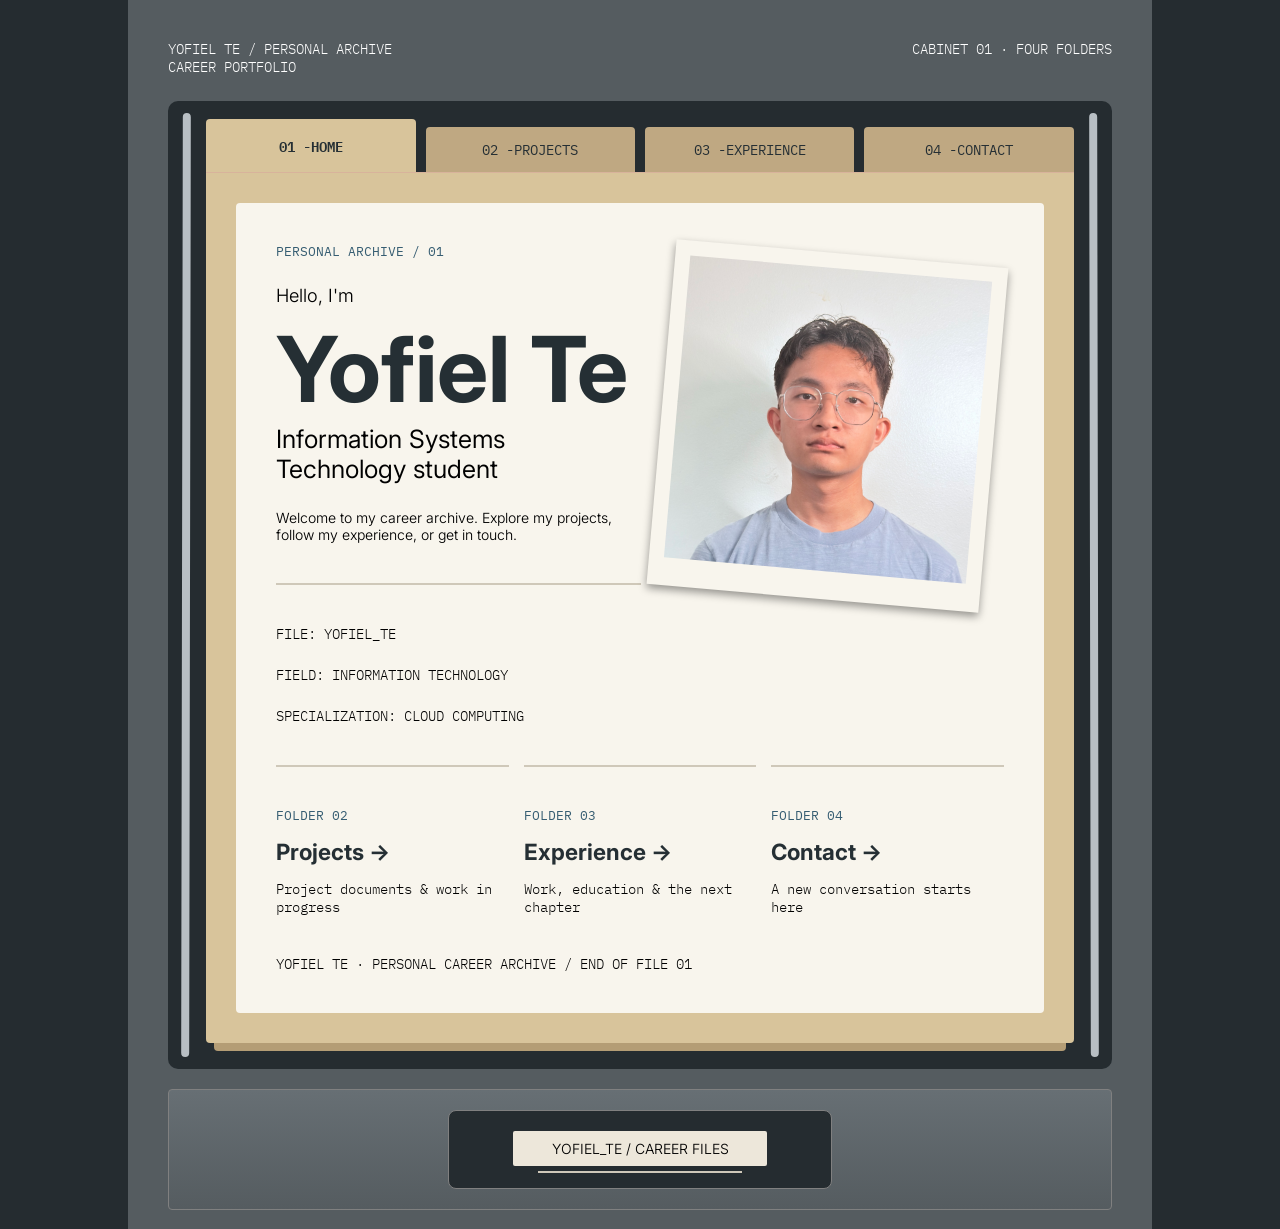
==== commit dff01e09: "Replace imgPlaceholder.jpg with imgPlaceholder.png and apply grayscale filter to hr element for enha" ====
--- a/index.html
+++ b/index.html
@@ -125,7 +125,7 @@
             <div class="project-container">
               <article class="project-item">
                 <p class="blue-label">PRJ - 001 / 2026</p>
-                <img src="imgPlaceholder.jpg" alt="Description of project image" />
+                <img src="imgPlaceholder.png" alt="Description of project image" />
                 <p class="blue-label">MANAGEMENT SYSTEM</p>
                 <h3>Learning Management System</h3>
                 <p>Coming soon.</p>
@@ -161,8 +161,7 @@
                 <p class="index-label">HISTORY / INDEX</p>
                 <a href="#exp-work">Work experience</a>
                 <a href="#exp-education">Education</a>
-                <a href="#exp-internship">Future internships</a>
-                <a href="#exp-certification">Future certifications</a>
+                <a href="#exp-internship">Past internships</a>
                 <p class="index-note">
                   The hospitality entry is supplied sample content. Unconfirmed details remain editable placeholders.
                 </p>
@@ -199,25 +198,6 @@
                   <!-- <p class="timeline-meta"><span>SKILLS / Add skills</span><span>TOOLS / Add tools</span></p> -->
                 </article>
 
-
-                <!-- <article class="timeline-item future" id="exp-internship">
-                  <p class="timeline-date">FUTURE RECORD / INTERNSHIP</p>
-                  <h3>Internship title</h3>
-                  <p class="timeline-company">Organization / Add organization</p>
-                  <p class="timeline-text">Reserved for a future internship. Add details when confirmed.</p>
-                  <p class="timeline-text">RESPONSIBILITIES / Add responsibilities.</p>
-                  <p class="timeline-meta"><span>SKILLS / Add skills</span><span>TOOLS / Add tools</span></p>
-                </article>
-
-                <article class="timeline-item future" id="exp-certification">
-                  <p class="timeline-date">FUTURE RECORD / CERTIFICATION</p>
-                  <h3>Certification title</h3>
-                  <p class="timeline-company">Issuer / Add issuing organization</p>
-                  <p class="timeline-text">Reserved for a future certification. No credential listed yet.</p>
-                  <p class="timeline-text">CREDENTIAL / Add date and credential details.</p>
-                  <p class="timeline-meta"><span>TOPICS / Add topics</span><span>LINK / Add credential link</span></p>
-                </article> -->
-
               </div>
               <!-- Close timeline -->
             </div>
--- a/styles.css
+++ b/styles.css
@@ -203,7 +203,7 @@
         float: right;
 
         height: auto;
-        max-height: 28vw;
+        max-height: 27vw;
         width: auto;
         max-width: 26vw;
         background-color: #f8f5ed;
@@ -313,6 +313,7 @@
         height: 23vh;
         border-radius: 3px;
         margin-bottom: 25px;
+        filter: grayscale(80%);
     }
 
     .viewProjectBtn {
@@ -435,6 +436,12 @@
         /* must match the .folder-content background */
     }
 
+    /* pale dot for past records */
+    .timeline-item.past::before {
+        background-color: #d9e5e9;
+        border-color: #b8cbd2;
+    }
+
     /* ---------- Timeline text ---------- */
     .timeline-item p {
         margin-bottom: 12px;
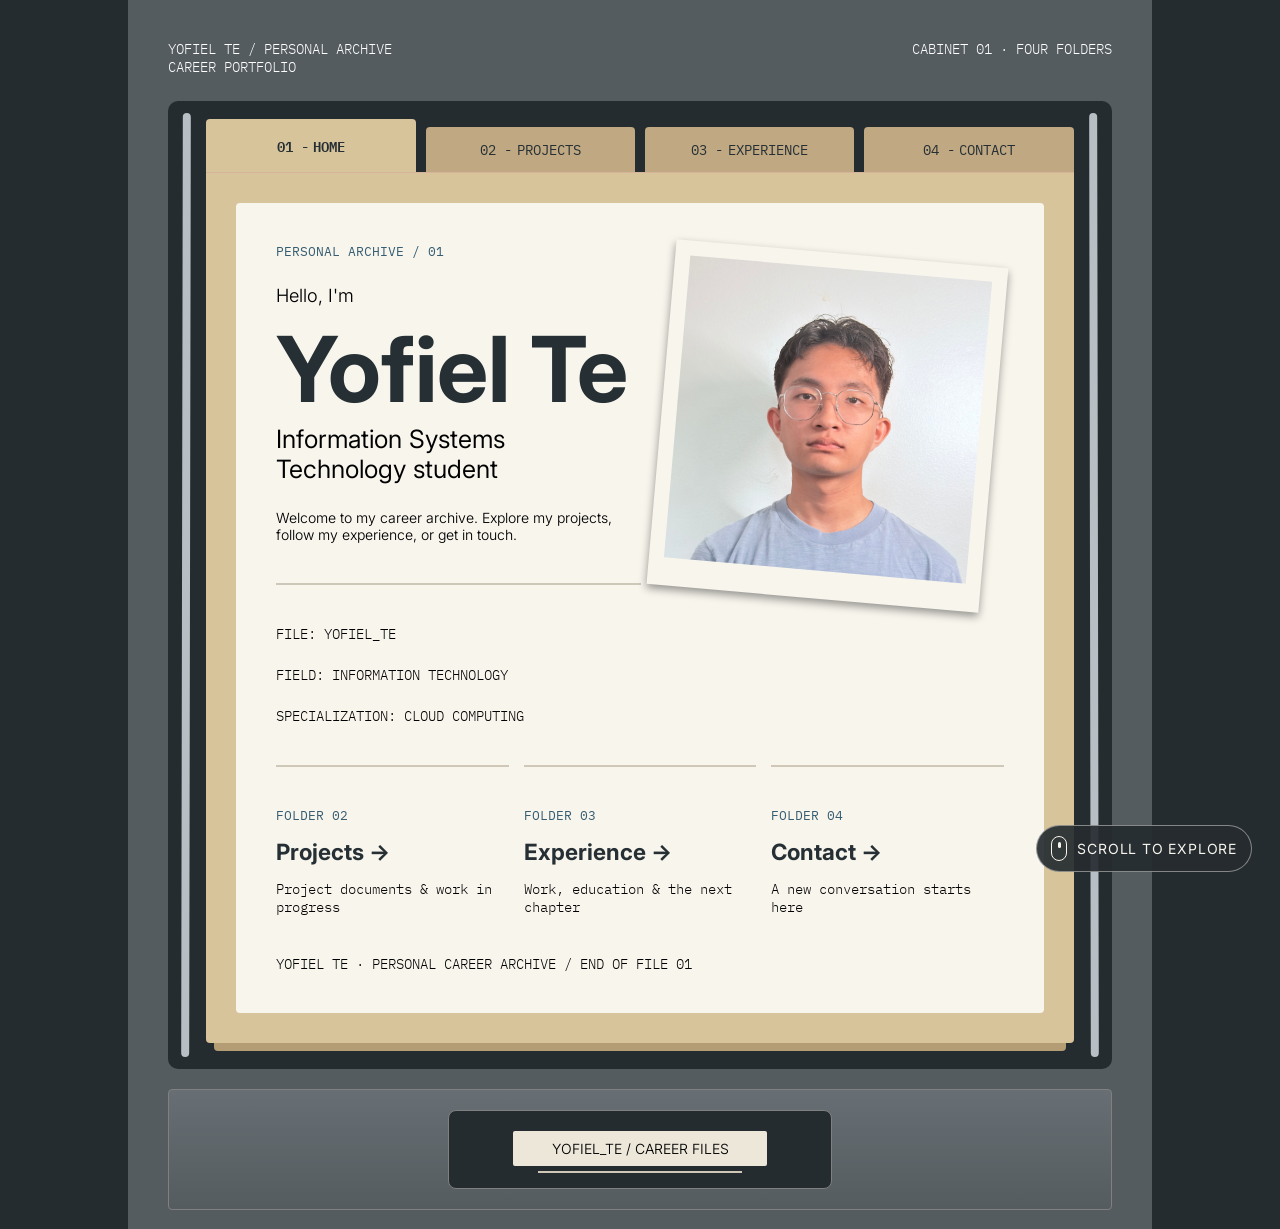
==== commit a2850b3f: "Add desktop scroll cue for improved navigation guidance" ====
--- a/index.html
+++ b/index.html
@@ -46,6 +46,13 @@
         </ul>
       </nav>
 
+      <div class="scroll-cue" role="status" aria-live="polite">
+        <span class="scroll-cue-mouse" aria-hidden="true">
+          <span class="scroll-cue-wheel"></span>
+        </span>
+        <span>SCROLL TO EXPLORE</span>
+      </div>
+
       <div class="folder-stack">
 
         <!-- Home section -->
--- a/styles.css
+++ b/styles.css
@@ -142,6 +142,7 @@
     display: flex;
     align-items: center;
     justify-content: center;
+    column-gap: 0.35em;
     width: 100%;
     /* fill the li instead of using vw */
     min-height: 5vh;
@@ -678,6 +679,81 @@
     margin: 5px 0;
 }
 
+/* ---------- Desktop scroll cue ---------- */
+.scroll-cue {
+    display: none;
+}
+
+@media (min-width: 901px) {
+    .scroll-cue {
+        display: flex;
+        position: fixed;
+        right: 28px;
+        bottom: 28px;
+        z-index: 10;
+        align-items: center;
+        gap: 10px;
+        padding: 10px 14px;
+        color: var(--color-paper);
+        background-color: rgba(37, 44, 48, 0.92);
+        border: 1px solid rgba(248, 245, 237, 0.45);
+        border-radius: 999px;
+        font-family: var(--font-mono);
+        font-size: 0.72em;
+        letter-spacing: 0.08em;
+        opacity: 1;
+        transition: opacity 0.45s ease, transform 0.45s ease;
+        animation: scroll-cue-intro 0.7s ease-out both;
+    }
+
+    .scroll-cue.is-hidden {
+        opacity: 0;
+        pointer-events: none;
+        transform: translateY(8px);
+        animation: none;
+    }
+
+    .scroll-cue-mouse {
+        display: flex;
+        width: 16px;
+        height: 25px;
+        justify-content: center;
+        padding-top: 5px;
+        border: 1px solid var(--color-paper);
+        border-radius: 10px;
+    }
+
+    .scroll-cue-wheel {
+        width: 3px;
+        height: 6px;
+        border-radius: 999px;
+        background-color: var(--color-paper);
+        animation: scroll-cue-wheel 1.1s ease-in-out infinite;
+    }
+
+    @keyframes scroll-cue-intro {
+        from {
+            opacity: 0;
+            transform: translateY(8px);
+        }
+        to {
+            opacity: 1;
+            transform: translateY(0);
+        }
+    }
+
+    @keyframes scroll-cue-wheel {
+        0%, 100% {
+            transform: translateY(0);
+            opacity: 1;
+        }
+        50% {
+            transform: translateY(6px);
+            opacity: 0.35;
+        }
+    }
+}
+
 /* ---------- Folder animation and interaction states ---------- */
 
     /* Selected tab */
@@ -802,6 +878,11 @@
         .folder-tab {
             transition: none;
         }
+
+        .scroll-cue,
+        .scroll-cue-wheel {
+            animation: none;
+        }
     }
 
 /* ---------- Mobile layout ---------- */
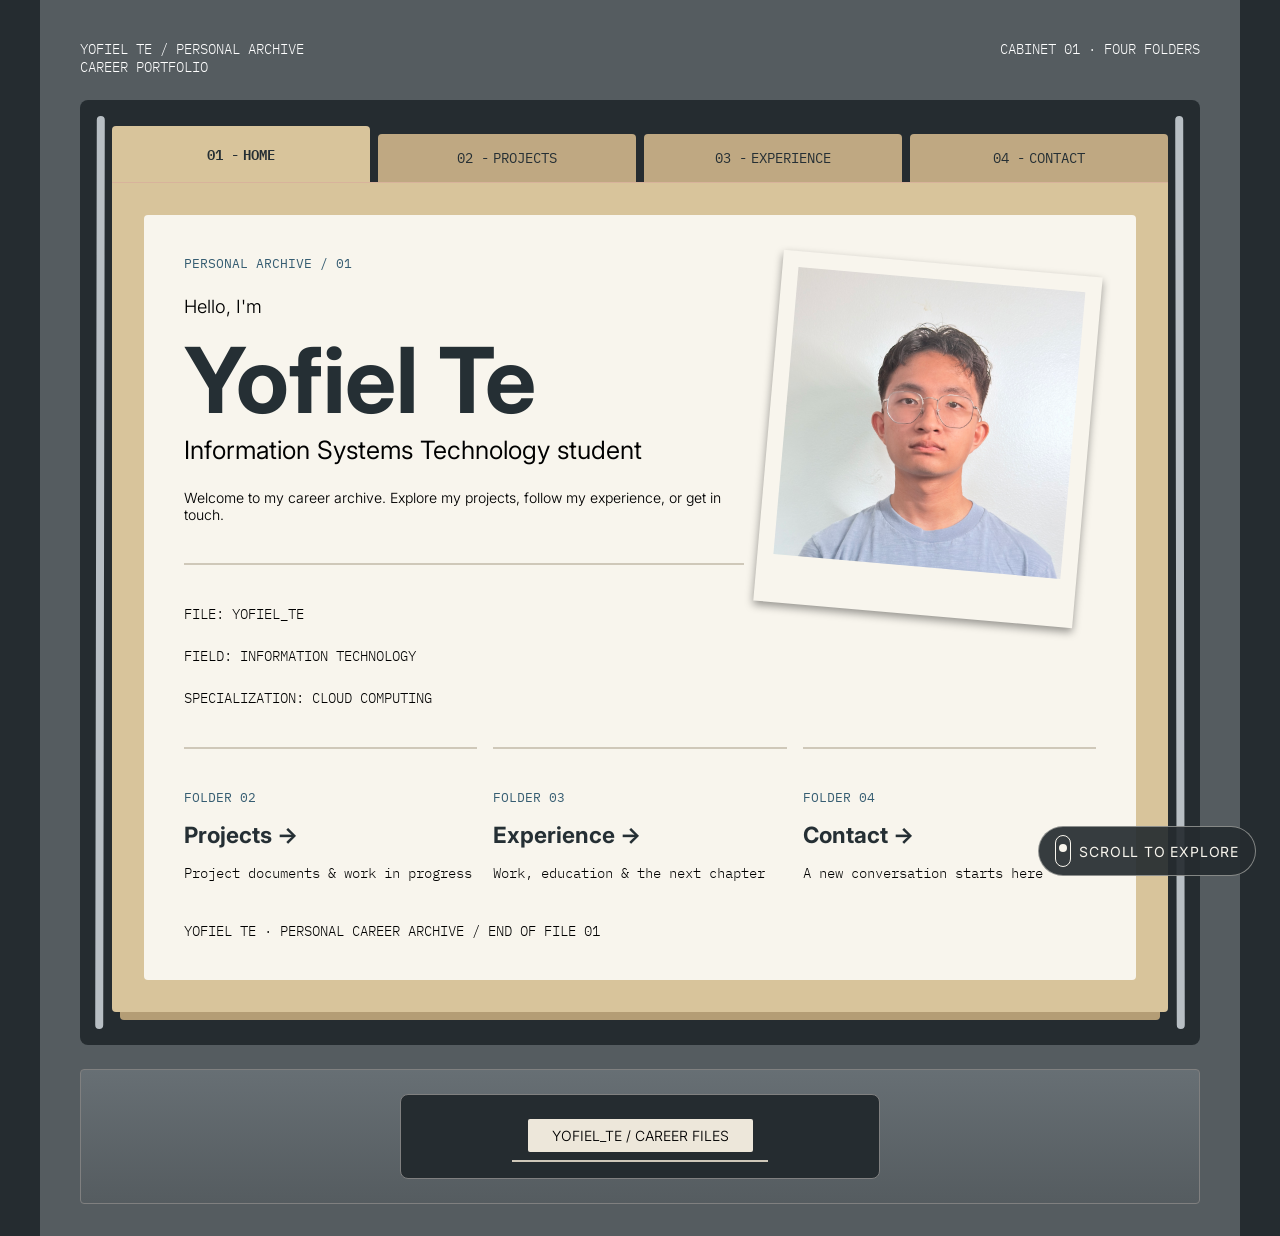
==== commit ccee1cf4: "Update README and index.html" ====
--- a/index.html
+++ b/index.html
@@ -169,9 +169,9 @@
                 <a href="#exp-work">Work experience</a>
                 <a href="#exp-education">Education</a>
                 <a href="#exp-internship">Past internships</a>
-                <p class="index-note">
+                <!-- <p class="index-note">
                   The hospitality entry is supplied sample content. Unconfirmed details remain editable placeholders.
-                </p>
+                </p> -->
               </aside>
 
               <!-- Right: timeline -->
--- a/styles.css
+++ b/styles.css
@@ -1,4 +1,12 @@
 :root {
+    --space-1: 8px;
+    --space-2: 16px;
+    --space-3: 24px;
+    --space-4: 32px;
+    --space-5: 40px;
+    --space-6: 48px;
+    --space-7: 56px;
+    --space-8: 64px;
     --color-cabinet: #555c60;
     --color-drawer: #252c30;
     --color-paper: #f8f5ed;
@@ -28,7 +36,7 @@
 h1,
 h2,
 h3 {
-    margin-bottom: 25px;
+    margin-bottom: var(--space-3);
     font-weight: 325;
 }
 
@@ -40,11 +48,11 @@
     display: flex;
     flex-direction: column;
     background-color: var(--color-cabinet);
-    padding: 40px;
-    padding-bottom: 1vh;
+    padding: clamp(var(--space-2), 4vw, var(--space-5));
+    padding-bottom: var(--space-2);
     min-height: 100vh;
     height: auto;
-    width: 80vw;
+    width: min(100%, 1200px);
     margin: 0 auto;
 }
 
@@ -54,14 +62,14 @@
     display: flex;
     flex-direction: column;
     background-color: var(--color-drawer);
-    border-radius: 10px;
-    padding: 2vh 3vw;
+    border-radius: var(--space-1);
+    padding: clamp(var(--space-2), 2vw, var(--space-4)) clamp(var(--space-2), 3vw, var(--space-4));
     /* a little more side room for the spacers */
 }
 
 hr {
-    border: .5px solid var(--color-border);
-    margin: 40px 0;
+    border: 1px solid var(--color-border);
+    margin: var(--space-5) 0;
 }
 .mobile-hr {
     visibility: hidden;
@@ -100,28 +108,28 @@
 .spacer-left,
 .spacer-right {
     position: absolute;
-    top: 12px;
-    bottom: 12px;
+    top: var(--space-2);
+    bottom: var(--space-2);
     width: 8px;
     background-color: #b8bfc4;
     /* light gray like your screenshot */
-    border-radius: 5px;
+    border-radius: var(--space-1);
 }
 
 .spacer-left {
-    left: 14px;
+    left: var(--space-2);
     rotate: .1deg;
     /* top leans in, bottom flares out */
 }
 
 .spacer-right {
-    right: 14px;
+    right: var(--space-2);
     rotate: -.1deg;
 }
 
 .folder-tab-group {
     display: flex;
-    gap: 10px;
+    gap: var(--space-1);
     list-style: none;
     width: 100%;
     border-bottom: 1px solid #d8b39b;
@@ -145,8 +153,8 @@
     column-gap: 0.35em;
     width: 100%;
     /* fill the li instead of using vw */
-    min-height: 5vh;
-    padding: 0 8px;
+    min-height: clamp(var(--space-4), 5vw, var(--space-6));
+    padding: 0 var(--space-1);
     text-align: center;
     text-decoration: none;
     background-color: var(--color-folder);
@@ -160,21 +168,21 @@
 .folder {
     background-color: var(--color-folder);
     position: relative;
-    padding: 30px;
+    padding: var(--space-4);
     border-bottom-left-radius: 4px;
     border-bottom-right-radius: 4px;
 }
 
 .folder-content {
     background-color: var(--color-paper);
-    padding: 40px;
+    padding: clamp(var(--space-3), 4vw, var(--space-5));
     border-radius: 4px;
 }
 
 .content-title {
     font-size: 3em;
     font-weight: bold;
-    margin-bottom: 20px;
+    margin-bottom: var(--space-2);
 }
 
 
@@ -204,13 +212,13 @@
         float: right;
 
         height: auto;
-        max-height: 27vw;
+        max-height: 360px;
         width: auto;
-        max-width: 26vw;
+        max-width: 320px;
         background-color: #f8f5ed;
-        padding: 15px 15px 45px 15px;
+        padding: var(--space-2) var(--space-2) var(--space-6) var(--space-2);
         rotate: 5deg;
-        margin: 10px 10px 40px 20px;
+        margin: var(--space-1) var(--space-1) var(--space-5) var(--space-3);
         box-shadow: 0 4px 8px rgba(0, 0, 0, 0.4);
         transition: box-shadow 0.3s ease, transform 0.3s ease;
     }
@@ -225,25 +233,25 @@
     }
 
     .exploreProjectsBtn:hover {
-        padding: 22px 22px;
+        padding: var(--space-2);
         background-color: #2c4a5a;
     }
 
     .home-details p {
-        margin: 23px 0;
+        margin: var(--space-3) 0;
         font-family: var(--font-mono);
     }
 
     .additional-nav {
         display: flex;
         justify-content: space-between;
-        margin-bottom: 24px;
-        gap: 15px;
+        margin-bottom: var(--space-3);
+        gap: var(--space-2);
     }
 
     .additional-nav-items hr {
-        margin-top: 17px;
-        margin-bottom: 40px;
+        margin-top: var(--space-2);
+        margin-bottom: var(--space-5);
     }
 
     .additional-nav-items {
@@ -258,17 +266,17 @@
         color: var(--color-ink);
         font-size: 1.6em;
         margin: 0;
-        margin-bottom: 15px;
+        margin-bottom: var(--space-2);
         font-weight: bold;
         transition: transform 0.3s ease;
     }
     .additional-nav-items a:hover {
-        transform: translateX(5px);
+        transform: translateX(var(--space-1));
     }
 
     .additional-nav-items p {
         margin: 0;
-        margin-bottom: 15px;
+        margin-bottom: var(--space-2);
         font-family: var(--font-mono);
     }
 
@@ -280,26 +288,26 @@
     .project-container {
         display: flex;
         flex-wrap: wrap;
-        gap: 20px;
-        margin-bottom: 24px;
+        gap: var(--space-3);
+        margin-bottom: var(--space-3);
     }
 
     .project-item h3 {
         font-family: var(--font-body);
         font-size: 1.5em;
         color: var(--color-ink);
-        margin-bottom: 15px;
+        margin-bottom: var(--space-2);
     }
 
     .project-item {
         background-color: var(--color-paper);
-        padding: 20px;
-        min-width: 24vw;
-        max-width: 100vw;
+        padding: var(--space-3);
+        min-width: min(100%, 320px);
+        max-width: 100%;
         border-radius: 3px;
         border: 1px solid lightgray;
         box-shadow: 0 4px 8px rgba(0, 0, 0, 0.2);
-        flex: 1 1 calc(33% - 20px);
+        flex: 1 1 calc(33.333% - var(--space-3));
         transition: transform 0.3s ease, box-shadow 0.3s ease, background-color 0.3s ease;
     }
     .project-item:hover {
@@ -311,9 +319,9 @@
     .project-item img {
         object-fit: cover;
         width: 100%;
-        height: 23vh;
+        height: clamp(160px, 23vw, 240px);
         border-radius: 3px;
-        margin-bottom: 25px;
+        margin-bottom: var(--space-3);
         filter: grayscale(80%);
     }
 
@@ -322,7 +330,7 @@
         justify-content: center;
         align-items: center;
         width: 100%;
-        height: 4vh;
+        min-height: var(--space-6);
         border: 1px solid lightgray;
         background-color: var(--color-paper);
         color: var(--color-blue);
@@ -349,24 +357,24 @@
     .experience-layout {
         display: grid;
         grid-template-columns: 280px 1fr;
-        gap: 60px;
+        gap: var(--space-7);
         align-items: start;
-        margin: 50px 0 24px;
+        margin: var(--space-6) 0 var(--space-3);
     }
 
     /* ---------- Index card ---------- */
     .history-index {
         background-color: #ede7da;
-        padding: 24px;
+        padding: var(--space-3);
         position: sticky;
         /* stays in view while you scroll the timeline */
-        top: 20px;
+        top: var(--space-2);
     }
 
     .index-label {
         color: var(--color-blue);
         font-size: 0.85em;
-        margin-bottom: 20px;
+        margin-bottom: var(--space-2);
     }
 
     .history-index a {
@@ -375,7 +383,7 @@
         font-size: 1.15em;
         color: var(--color-ink);
         text-decoration: none;
-        margin-bottom: 12px;
+        margin-bottom: var(--space-2);
     }
 
     .history-index a:hover {
@@ -387,7 +395,7 @@
         font-size: 0.9em;
         line-height: 1.6;
         color: #505050;
-        margin: 24px 0 0;
+        margin: var(--space-3) 0 0;
     }
 
     /* ---------- Timeline ---------- */
@@ -401,8 +409,8 @@
     .timeline::before {
         content: "";
         position: absolute;
-        left: 6px;
-        /* centered under a 14px dot */
+        left: var(--space-1);
+        /* centered under the 16px dot */
         top: 0;
         bottom: 0;
         width: 1px;
@@ -411,7 +419,7 @@
 
     .timeline-item {
         position: relative;
-        padding-bottom: 36px;
+        padding-bottom: var(--space-5);
         font-size: 1em;
         transition: font-size 0.3s ease;
     }
@@ -423,8 +431,8 @@
         left: -32px;
         /* cancels the timeline's padding-left */
         top: 0;
-        width: 14px;
-        height: 14px;
+        width: var(--space-2);
+        height: var(--space-2);
         border-radius: 50%;
         background-color: var(--color-blue);
         border: 2px solid var(--color-blue);
@@ -445,13 +453,13 @@
 
     /* ---------- Timeline text ---------- */
     .timeline-item p {
-        margin-bottom: 12px;
+        margin-bottom: var(--space-2);
     }
 
     .timeline-date {
         color: var(--color-blue);
         font-size: 0.85em;
-        line-height: 14px;
+        line-height: var(--space-2);
         /* lines up with the dot */
     }
 
@@ -460,7 +468,7 @@
         font-size: 2em;
         font-weight: 600;
         color: var(--color-ink);
-        margin-bottom: 14px;
+        margin-bottom: var(--space-2);
     }
 
     .timeline-company {
@@ -485,14 +493,14 @@
     /* dot separator between meta items */
     .timeline-meta span+span::before {
         content: "·";
-        margin: 0 20px;
+        margin: 0 var(--space-3);
     }
 
     /* ---------- Mobile ---------- */
     @media (max-width: 900px) {
         .experience-layout {
             grid-template-columns: 1fr;
-            gap: 40px;
+            gap: var(--space-5);
         }
 
         .history-index {
@@ -509,9 +517,9 @@
     .contact-layout {
         display: grid;
         grid-template-columns: 1fr 1fr;
-        gap: 56px;
+        gap: var(--space-7);
         align-items: start;
-        margin: 40px 0 24px;
+        margin: var(--space-5) 0 var(--space-3);
     }
 
     /* ---------- Left column ---------- */
@@ -519,20 +527,20 @@
         font-family: var(--font-mono);
         font-size: 0.85em;
         color: #505050;
-        margin-bottom: 20px;
+        margin-bottom: var(--space-2);
     }
 
     .contact-item {
         border-top: 1px solid #cfc8b9;
-        padding-top: 16px;
-        padding-bottom: 100px;
+        padding-top: var(--space-2);
+        padding-bottom: var(--space-8);
     }
 
     .contact-label {
         font-family: var(--font-mono);
         font-size: 0.8em;
         color: #505050;
-        margin-bottom: 6px;
+        margin-bottom: var(--space-1);
     }
 
     .contact-link {
@@ -552,26 +560,26 @@
     .contact-form {
         background-color: var(--color-paper);
         border: 1px solid #cfc8b9;
-        padding: 24px;
+        padding: var(--space-3);
     }
 
     .contact-form .blue-label {
         font-size: 0.8em;
-        margin-bottom: 20px;
+        margin-bottom: var(--space-2);
     }
 
     .contact-form label {
         display: block;
         font-weight: 500;
         color: var(--color-ink);
-        margin: 18px 0 8px;
+        margin: var(--space-2) 0 var(--space-1);
     }
 
     input,
     textarea {
         display: block;
         width: 100%;
-        padding: 0 14px;
+        padding: 0 var(--space-2);
         background-color: var(--color-paper);
         border: 1px solid #cfc8b9;
         border-radius: 4px;
@@ -579,12 +587,12 @@
     }
 
     input {
-        height: 46px;
+        min-height: var(--space-6);
     }
 
     textarea {
-        height: 125px;
-        padding-top: 14px;
+        min-height: clamp(96px, 10vw, 128px);
+        padding-top: var(--space-2);
         resize: vertical;
     }
 
@@ -600,9 +608,9 @@
     }
 
     .form-submit {
-        margin-top: 20px;
-        height: 43px;
-        padding: 0 22px;
+        margin-top: var(--space-3);
+        min-height: var(--space-6);
+        padding: 0 var(--space-3);
         background-color: var(--color-blue);
         color: #ffffff;
         border: none;
@@ -622,11 +630,11 @@
     @media (max-width: 900px) {
         .contact-layout {
             grid-template-columns: 1fr;
-            gap: 40px;
+            gap: var(--space-5);
         }
 
         .contact-item {
-            padding-bottom: 40px;
+            padding-bottom: var(--space-5);
         }
     }
 }
@@ -638,7 +646,7 @@
 }
 
 .folder-content > footer {
-    margin-top: 24px;
+    margin-top: var(--space-3);
 }
 
 .drawer-face {
@@ -646,9 +654,9 @@
     justify-content: center;
     align-items: center;
     background: linear-gradient(to bottom, #676f74, #555c60);
-    padding: 20px;
-    margin-top: 20px;
-    margin-bottom: 10px;
+    padding: var(--space-3);
+    margin-top: var(--space-3);
+    margin-bottom: var(--space-2);
     text-align: center;
     border-radius: 4px;
     border: 1px solid gray;
@@ -660,23 +668,23 @@
     align-items: center;
     flex-direction: column;
     background-color: #252c30;
-    width: 30vw;
-    padding: 15px;
+    width: min(100%, 480px);
+    padding: var(--space-2);
     border-radius: 8px;
     border: 1px solid gray;
     text-align: center;
 }
 
 .drawer-handle hr {
-    margin: 0px;
-    width: 16vw;
+    margin: 0;
+    width: min(100%, 256px);
 }
 
 .drawer-handle p {
     background-color: #ede7da;
-    padding: 1vh 3vw;
+    padding: var(--space-1) var(--space-3);
     border-radius: 2px;
-    margin: 5px 0;
+    margin: var(--space-1) 0;
 }
 
 /* ---------- Desktop scroll cue ---------- */
@@ -688,12 +696,12 @@
     .scroll-cue {
         display: flex;
         position: fixed;
-        right: 28px;
-        bottom: 28px;
+        right: var(--space-3);
+        bottom: var(--space-3);
         z-index: 10;
         align-items: center;
-        gap: 10px;
-        padding: 10px 14px;
+        gap: var(--space-1);
+        padding: var(--space-1) var(--space-2);
         color: var(--color-paper);
         background-color: rgba(37, 44, 48, 0.92);
         border: 1px solid rgba(248, 245, 237, 0.45);
@@ -715,17 +723,17 @@
 
     .scroll-cue-mouse {
         display: flex;
-        width: 16px;
-        height: 25px;
+        width: var(--space-2);
+        height: var(--space-4);
         justify-content: center;
-        padding-top: 5px;
+        padding-top: var(--space-1);
         border: 1px solid var(--color-paper);
         border-radius: 10px;
     }
 
     .scroll-cue-wheel {
-        width: 3px;
-        height: 6px;
+        width: var(--space-1);
+        height: var(--space-1);
         border-radius: 999px;
         background-color: var(--color-paper);
         animation: scroll-cue-wheel 1.1s ease-in-out infinite;
@@ -773,7 +781,7 @@
 
     .folder-tab[aria-current="true"] {
         background-color: #d8c49b;
-        min-height: calc(5vh + 8px);
+        min-height: clamp(var(--space-5), 5vw, var(--space-7));
         font-weight: 600;
     }
 
@@ -851,8 +859,8 @@
         position: absolute;
         left: -14px;
         top: 0.45em;
-        width: 7px;
-        height: 7px;
+        width: var(--space-1);
+        height: var(--space-1);
         border-radius: 50%;
         background-color: var(--color-blue);
     }
@@ -889,20 +897,20 @@
 @media (max-width: 900px) {
     .cabinet {
         width: 100vw;
-        padding: 20px 12px 12px;
+        padding: var(--space-3) var(--space-2) var(--space-2);
         padding-bottom: 0;
     }
 
     .cabinet-header {
         align-items: flex-start;
         gap: 16px;
-        margin: 0 4px 4px;
+        margin: 0 var(--space-1) var(--space-1);
     }
 
     .cabinet-header p {
         font-size: 0.68rem;
         line-height: 1.35;
-        margin-bottom: 4px;
+        margin-bottom: var(--space-1);
     }
 
     .right-aligned {
@@ -910,8 +918,8 @@
     }
 
     .drawer {
-        padding: 12px;
-        border-radius: 7px;
+        padding: var(--space-2);
+        border-radius: var(--space-1);
     }
 
     .spacer-left,
@@ -920,13 +928,13 @@
     }
 
     .folder-tab-group {
-        gap: 3px;
+        gap: var(--space-1);
     }
 
     .folder-tab {
-        min-height: 37px;
-        padding: 4px 2px;
-        font-size: clamp(8px, 2.2vw, 11px);
+        min-height: var(--space-5);
+        padding: var(--space-1);
+        font-size: clamp(8px, 2.2vw, 16px);
         line-height: 1.15;
     }
 
@@ -935,15 +943,15 @@
     }
 
     .folder-tab[aria-current="true"] {
-        min-height: 40px;
+        min-height: var(--space-6);
     }
 
     .folder {
-        padding: 12px;
+        padding: var(--space-2);
     }
 
     .folder-content {
-        padding: 24px 18px;
+        padding: var(--space-3) var(--space-2);
     }
 
     hr {
@@ -951,7 +959,7 @@
         margin-bottom: 0;
     }
     .mobile-hr {
-        margin-top: 25px;
+        margin-top: var(--space-3);
         visibility: visible;
         position: relative;
     }
@@ -979,25 +987,25 @@
         max-width: none;
         max-height: none;
         padding:0;
-        margin: 0 0 5px 10px;
+        margin: 0 0 var(--space-1) var(--space-2);
         rotate: 0deg;
     }
 
     .folder-home .greeting {
         font-size: clamp(0.8rem, 4vw, 1.2rem);
-        margin-bottom: 12px;
+        margin-bottom: var(--space-2);
     }
 
     .folder-home .name {
         font-size: clamp(1rem, 9vw, 3rem);
         line-height: 0.95;
         overflow-wrap: anywhere;
-        margin-bottom: 12px;
+        margin-bottom: var(--space-2);
     }
 
     .folder-home .job-title {
         font-size: 1em;
-        margin-bottom: 13px;
+        margin-bottom: var(--space-2);
         width: 40vw;
     }
 
@@ -1013,7 +1021,7 @@
     }
 
     .additional-nav-items hr {
-        margin: 0 0 20px;
+        margin: 0 0 var(--space-2);
     }
 
     .additional-nav-items a {
@@ -1037,20 +1045,20 @@
     }
 
     .folder-experience .experience-layout {
-        gap: 28px;
-        margin: 32px 0 16px;
+        gap: var(--space-4);
+        margin: var(--space-4) 0 var(--space-2);
     }
 
     .folder-experience .history-index {
-        padding: 18px;
+        padding: var(--space-2);
     }
 
     .folder-experience .timeline {
-        padding-left: 26px;
+        padding-left: var(--space-4);
     }
 
     .folder-experience .timeline-item::before {
-        left: -26px;
+        left: calc(-1 * var(--space-4));
     }
 
     .folder-experience .timeline-item h3 {
@@ -1061,7 +1069,7 @@
     .folder-experience .timeline-meta {
         display: flex;
         flex-wrap: wrap;
-        gap: 8px 14px;
+        gap: var(--space-1) var(--space-2);
     }
 
     .folder-experience .timeline-meta span + span::before {
@@ -1070,31 +1078,31 @@
 
     .folder-contact .contact-layout {
         grid-template-columns: 1fr;
-        gap: 13px;
-        margin: 32px 0 16px;
+        gap: var(--space-2);
+        margin: var(--space-4) 0 var(--space-2);
     }
 
     .folder-contact .contact-item {
-        padding-bottom: 28px;
+        padding-bottom: var(--space-4);
     }
 
     .contact-form {
-        padding: 18px;
+        padding: var(--space-2);
     }
 
     .form-submit {
         width: 100%;
-        min-height: 46px;
+        min-height: var(--space-6);
     }
 
     .drawer-face {
-        margin: 8px 0;
-        padding: 14px;
+        margin: var(--space-1) 0;
+        padding: var(--space-2);
     }
 
     .drawer-handle {
-        width: 40vw;
-        padding: 12px;
+        width: min(100%, 320px);
+        padding: var(--space-2);
     }
 
     .drawer-handle hr {
@@ -1102,7 +1110,7 @@
     }
 
     .drawer-handle p {
-        padding: 8px 12px;
+        padding: var(--space-1) var(--space-2);
         font-size: 0.8em;
     }
 
@@ -1114,13 +1122,13 @@
     }
 
     .folder-content > footer {
-        margin-top: 12px;
+        margin-top: var(--space-2);
     }
 }
 
 @media (max-width: 480px) {
     .cabinet {
-        padding-top: 14px;
+        padding-top: var(--space-2);
     }
 
     .cabinet-header {
@@ -1132,7 +1140,7 @@
     }
 
     .folder-content {
-        padding: 20px 14px;
+        padding: var(--space-2);
     }
 
     .blue-label {
